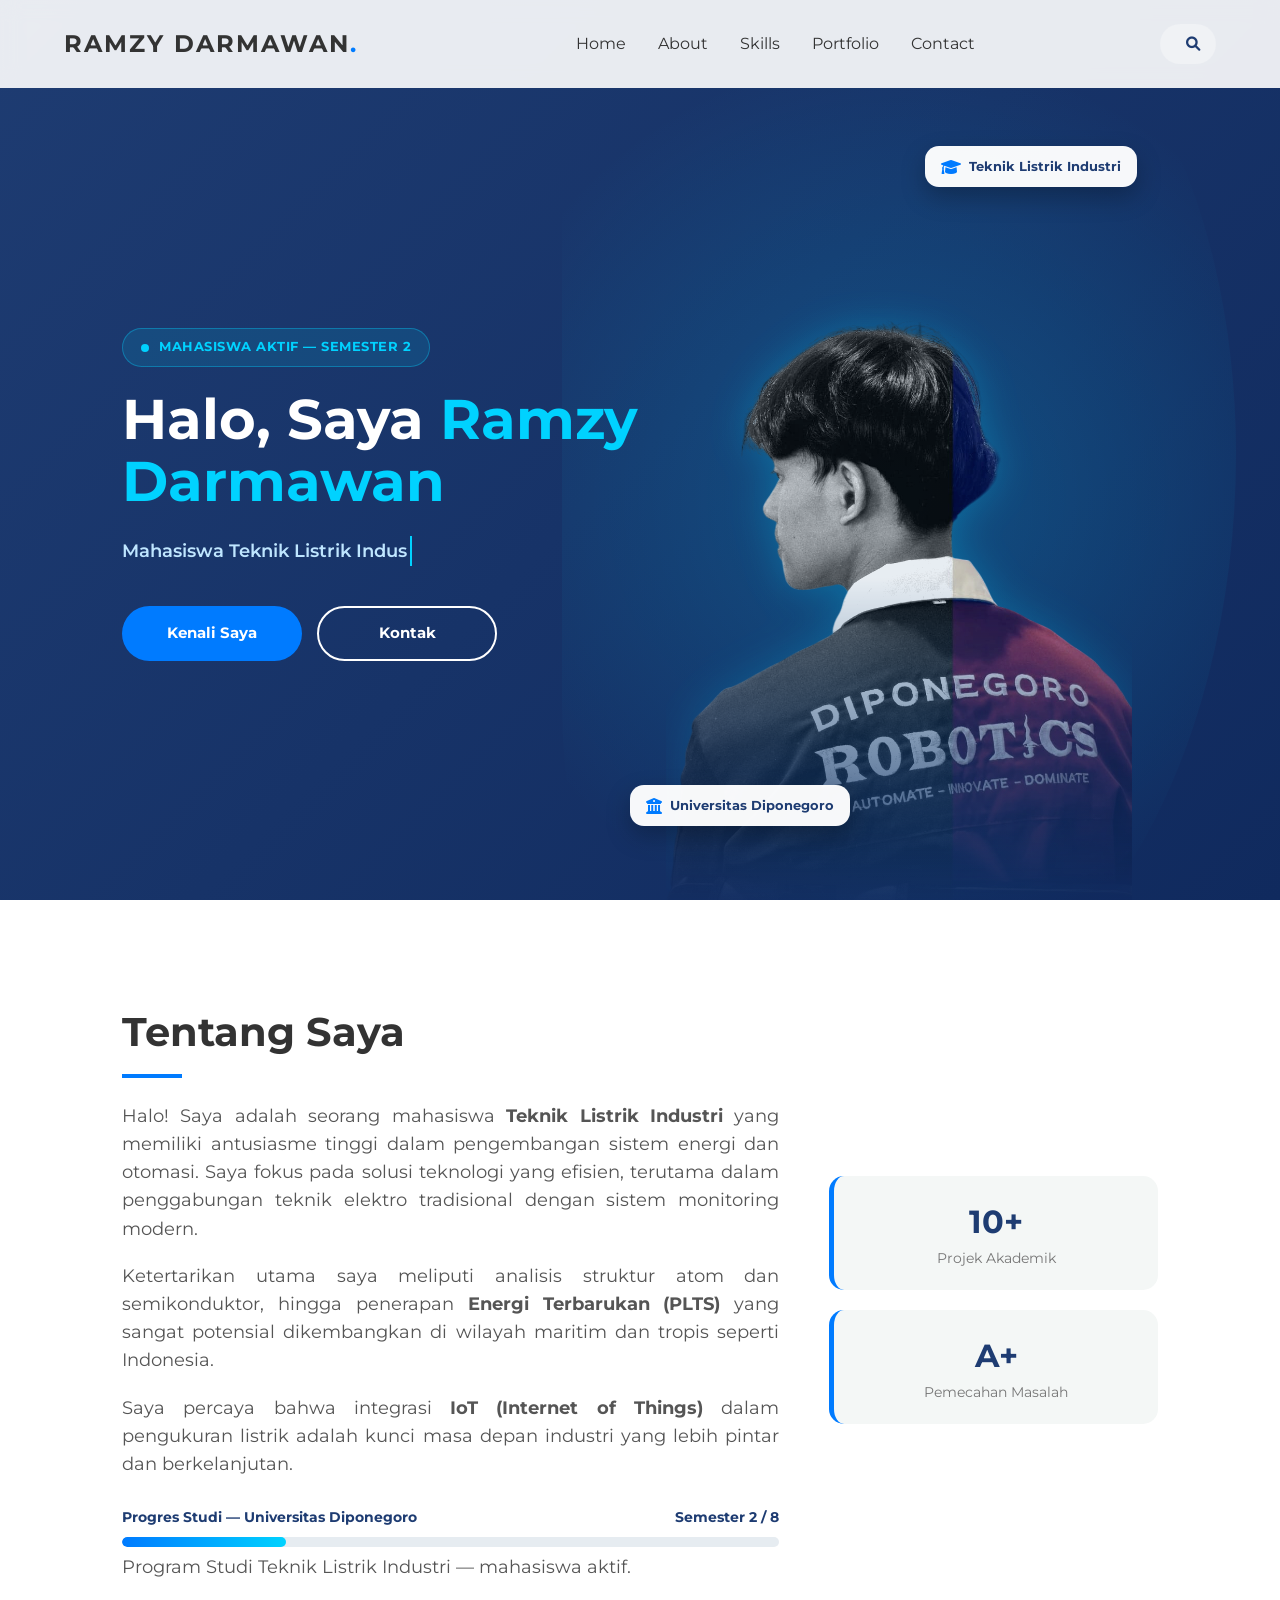
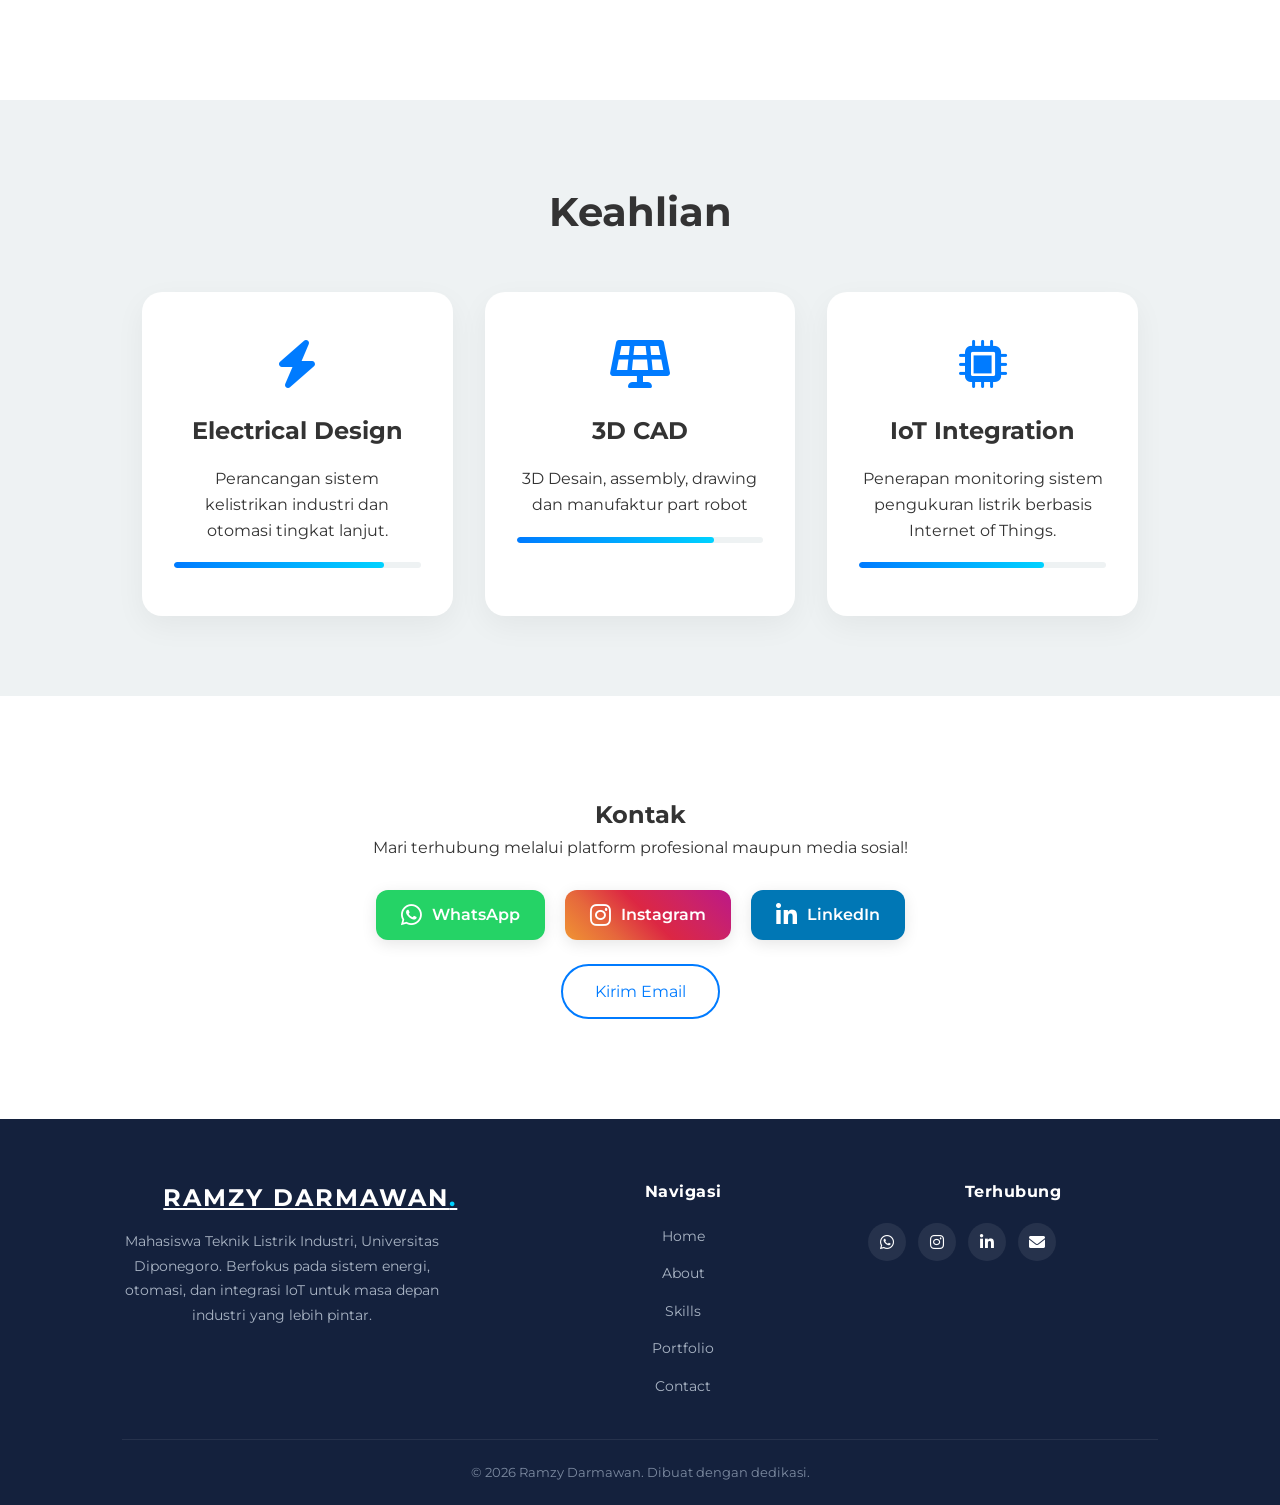
==== index.html @ 5f9a40dd "Add files via upload" ====
<!DOCTYPE html>
<html lang="id">
<head>
    <meta charset="UTF-8">
    <meta name="viewport" content="width=device-width, initial-scale=1.0">
    <title>Ramzy Darmawan | Teknik Listrik Industri</title>

    <link rel="stylesheet" href="https://cdnjs.cloudflare.com/ajax/libs/font-awesome/6.0.0/css/all.min.css">
    <link rel="stylesheet" href="assets/css/style.css">
    <link href="https://fonts.googleapis.com/css2?family=Montserrat:wght@300;400;700&display=swap" rel="stylesheet">
</head>
<body>
    <div id="preloader">
        <div class="loader">
            <div class="circle"></div>
            <div class="line"></div>
            <p>Loading<span>.</span><span>.</span><span>.</span></p>
        </div>
    </div>

    <nav>
        <div class="logo">RAMZY DARMAWAN<span>.</span></div>
        <ul class="nav-links">
            <li><a href="#home">Home</a></li>
            <li><a href="#about">About</a></li>
            <li><a href="#skills">Skills</a></li>
            <li><a href="portofolio.html">Portfolio</a></li>
            <li><a href="#contact">Contact</a></li>
        </ul>
        <div class="search-container">
            <input type="text" id="search-input" placeholder="Cari proyek, sertifikat...">
            <button id="search-btn"><i class="fas fa-search"></i></button>
        </div>
    </nav>

    <section id="home" class="hero">
        <div class="container hero-container">
            <div class="hero-content">
                <div class="hero-badge"><span class="dot"></span> Mahasiswa Aktif &mdash; Semester 2</div>
                <h1>Halo, Saya <span class="highlight">Ramzy Darmawan</span></h1>
                <p class="hero-role"><span id="hero-role-text"></span><span class="cursor">&nbsp;</span></p>
                <div class="hero-btns">
                    <a href="#about" class="btn">Kenali Saya</a>
                    <a href="#contact" class="btn-outline-white">Kontak</a>
                </div>
            </div>

            <div class="hero-image-wrapper">
                <div class="abstract-shape"></div>
                <img src="assets/img/foto-saya.png" alt="Foto Ramzy Darmawan" class="hero-img">
                <div class="hero-floating-chip chip-1"><i class="fas fa-graduation-cap"></i> Teknik Listrik Industri</div>
                <div class="hero-floating-chip chip-2"><i class="fas fa-university"></i> Universitas Diponegoro</div>
            </div>
        </div>
    </section>

    <section id="about" class="about">
        <div class="container">
            <div class="about-flex">
                <div class="about-text">
                    <h2>Tentang Saya</h2>
                    <p>Halo! Saya adalah seorang mahasiswa <strong>Teknik Listrik Industri</strong> yang memiliki antusiasme tinggi dalam pengembangan sistem energi dan otomasi. Saya fokus pada solusi teknologi yang efisien, terutama dalam penggabungan teknik elektro tradisional dengan sistem monitoring modern.</p>
                    <p>Ketertarikan utama saya meliputi analisis struktur atom dan semikonduktor, hingga penerapan <strong>Energi Terbarukan (PLTS)</strong> yang sangat potensial dikembangkan di wilayah maritim dan tropis seperti Indonesia.</p>
                    <p>Saya percaya bahwa integrasi <strong>IoT (Internet of Things)</strong> dalam pengukuran listrik adalah kunci masa depan industri yang lebih pintar dan berkelanjutan.</p>

                    <div class="about-progress">
                        <div class="about-progress-label">
                            <span>Progres Studi &mdash; Universitas Diponegoro</span>
                            <span>Semester 2 / 8</span>
                        </div>
                        <div class="about-progress-bar">
                            <div class="about-progress-fill"></div>
                        </div>
                        <p class="about-progress-note">Program Studi Teknik Listrik Industri &mdash; mahasiswa aktif.</p>
                    </div>
                </div>
                <div class="about-stats">
                    <div class="stat-item">
                        <span>10+</span>
                        <p>Projek Akademik</p>
                    </div>
                    <div class="stat-item">
                        <span>A+</span>
                        <p>Pemecahan Masalah</p>
                    </div>
                </div>
            </div>
        </div>
    </section>

    <section id="skills" class="skills">
        <div class="container">
            <h2>Keahlian</h2>
            <div class="skills-grid">
                <div class="skill-card" style="--meter: 85%;">
                    <i class="fas fa-bolt"></i>
                    <h3>Electrical Design</h3>
                    <p>Perancangan sistem kelistrikan industri dan otomasi tingkat lanjut.</p>
                    <div class="skill-meter"><div class="skill-meter-fill"></div></div>
                </div>
                <div class="skill-card" style="--meter: 80%;">
                    <i class="fas fa-solar-panel"></i>
                    <h3>3D CAD</h3>
                    <p>3D Desain, assembly, drawing dan manufaktur part robot</p>
                    <div class="skill-meter"><div class="skill-meter-fill"></div></div>
                </div>
                <div class="skill-card" style="--meter: 75%;">
                    <i class="fas fa-microchip"></i>
                    <h3>IoT Integration</h3>
                    <p>Penerapan monitoring sistem pengukuran listrik berbasis Internet of Things.</p>
                    <div class="skill-meter"><div class="skill-meter-fill"></div></div>
                </div>
            </div>
        </div>
    </section>

    <section id="contact" class="contact">
        <div class="container">
            <h2>Kontak</h2>
            <p>Mari terhubung melalui platform profesional maupun media sosial!</p>

            <div class="social-links">
                <a href="https://wa.me/6288289019614" target="_blank" class="social-icon whatsapp">
                    <i class="fab fa-whatsapp"></i>
                    <span>WhatsApp</span>
                </a>

                <a href="https://instagram.com/ramzydrrmwn" target="_blank" class="social-icon instagram">
                    <i class="fab fa-instagram"></i>
                    <span>Instagram</span>
                </a>

                <a href="https://www.linkedin.com/in/ramzy-darmawan-42769236a?utm_source=share_via&utm_content=profile&utm_medium=member_android" target="_blank" class="social-icon linkedin">
                    <i class="fab fa-linkedin-in"></i>
                    <span>LinkedIn</span>
                </a>
            </div>

            <div class="email-direct">
                <a href="mailto:ramzydarmawan0@gmail.com" class="btn-outline">Kirim Email</a>
            </div>
        </div>
    </section>

    <footer class="site-footer">
        <div class="container">
            <div class="footer-grid">
                <div class="footer-brand">
                    <a href="index.html" class="logo">RAMZY DARMAWAN<span>.</span></a>
                    <p>Mahasiswa Teknik Listrik Industri, Universitas Diponegoro. Berfokus pada sistem energi, otomasi, dan integrasi IoT untuk masa depan industri yang lebih pintar.</p>
                </div>
                <div class="footer-col">
                    <h4>Navigasi</h4>
                    <ul class="footer-nav-links">
                        <li><a href="#home">Home</a></li>
                        <li><a href="#about">About</a></li>
                        <li><a href="#skills">Skills</a></li>
                        <li><a href="portofolio.html">Portfolio</a></li>
                        <li><a href="#contact">Contact</a></li>
                    </ul>
                </div>
                <div class="footer-col">
                    <h4>Terhubung</h4>
                    <div class="footer-social">
                        <a href="https://wa.me/6288289019614" target="_blank" aria-label="WhatsApp"><i class="fab fa-whatsapp"></i></a>
                        <a href="https://instagram.com/ramzydrrmwn" target="_blank" aria-label="Instagram"><i class="fab fa-instagram"></i></a>
                        <a href="https://www.linkedin.com/in/ramzy-darmawan-42769236a" target="_blank" aria-label="LinkedIn"><i class="fab fa-linkedin-in"></i></a>
                        <a href="mailto:ramzydarmawan0@gmail.com" aria-label="Email"><i class="fas fa-envelope"></i></a>
                    </div>
                </div>
            </div>
            <div class="footer-bottom">
                &copy; 2026 Ramzy Darmawan. Dibuat dengan dedikasi.
            </div>
        </div>
    </footer>

    <script src="assets/js/search-data.js"></script>
    <script src="assets/js/script.js"></script>
</body>
</html>
---- assets/css/style.css ----
/* Reset & Base Styles */
/* DASAR */
* { margin: 0; padding: 0; box-sizing: border-box; }
body { font-family: 'Montserrat', sans-serif; line-height: 1.6; color: #333; scroll-behavior: smooth; background-color: #f4f7f6; }
.container { max-width: 1100px; margin: auto; padding: 0 2rem; }

/* NAVIGASI */
nav { display: flex; justify-content: space-between; align-items: center; padding: 1.5rem 5%; background: rgba(255, 255, 255, 0.9); backdrop-filter: blur(10px); position: fixed; width: 100%; top: 0; z-index: 1000; }
.logo { font-size: 1.5rem; font-weight: 700; letter-spacing: 2px; }
.logo span { color: #007bff; }
.nav-links { display: flex; list-style: none; }
.nav-links li a { text-decoration: none; color: #333; margin-left: 2rem; transition: 0.3s; }
.nav-links li a:hover { color: #007bff; }

/* HERO */
.hero { height: 100vh; background: linear-gradient(135deg, #1e3c72 0%, #2a5298 100%); color: white; display: flex; align-items: center; justify-content: center; text-align: center; }
.hero h1 { font-size: 3.5rem; }
.highlight { color: #00d2ff; }
.btn { display: inline-block; padding: 1rem 2.5rem; background: #007bff; color: white; text-decoration: none; border-radius: 50px; margin-top: 2rem; transition: 0.3s; }

/* KONTAK & SOSIAL MEDIA */
.contact { padding: 100px 0; text-align: center; background: white; }
.social-links { display: flex; justify-content: center; gap: 20px; margin-top: 30px; flex-wrap: wrap; }
.social-icon { text-decoration: none; display: flex; align-items: center; padding: 12px 25px; border-radius: 12px; color: white; font-weight: 600; transition: 0.3s; box-shadow: 0 4px 15px rgba(0,0,0,0.1); }
.social-icon i { font-size: 1.5rem; margin-right: 10px; }

.whatsapp { background-color: #25D366; }
.instagram { background: linear-gradient(45deg, #f09433 0%, #e6683c 25%, #dc2743 50%, #cc2366 75%, #bc1888 100%); }
.linkedin { background-color: #0077b5; }

.social-icon:hover { transform: translateY(-5px); filter: brightness(1.1); }
.btn-outline { display: inline-block; padding: 0.8rem 2rem; border: 2px solid #007bff; color: #007bff; text-decoration: none; border-radius: 50px; margin-top: 1.5rem; }

footer { text-align: center; padding: 2rem; color: #777; }

/* --- SEARCH BAR NAVIGATION --- */

/* Menyejajarkan menu dan search */
.nav-right {
    display: flex;
    align-items: center;
    gap: 30px;
}

.search-container {
    display: flex;
    align-items: center;
    background: #f0f2f5;
    padding: 5px 15px;
    border-radius: 50px;
    border: 1px solid transparent;
    transition: all 0.3s ease;
    position: relative;
}

/* Warna berubah saat kita mulai mengetik */
.search-container:focus-within {
    background: white;
    border-color: #007bff;
    box-shadow: 0 0 10px rgba(0, 123, 255, 0.1);
}

#search-input {
    border: none;
    background: none;
    outline: none;
    padding: 5px;
    width: 0; /* Awalnya tersembunyi */
    transition: width 0.4s cubic-bezier(0.4, 0, 0.2, 1);
    font-family: 'Montserrat', sans-serif;
    font-size: 0.9rem;
}

/* Meluas saat container di-hover atau input sedang aktif */
.search-container:hover #search-input,
.search-container.search-active #search-input,
#search-input:focus {
    width: 200px; /* Lebar saat terbuka */
}

#search-btn {
    background: none;
    border: none;
    color: #1e3c72;
    cursor: pointer;
    font-size: 0.9rem;
    display: flex;
    align-items: center;
    transition: color 0.3s;
}

#search-btn:hover {
    color: #007bff;
}

/* Responsif untuk Mobile */
@media (max-width: 768px) {
    .nav-right {
        gap: 15px;
    }
    #search-input:focus, .search-container:hover #search-input {
        width: 130px;
    }
}

/* SKILLS SECTION */
.skills {
    padding: 80px 0;
    background: #eef2f3;
    text-align: center;
}

.skills h2 {
    font-size: 2.5rem;
    margin-bottom: 3rem;
}

.skills-grid {
    display: grid;
    grid-template-columns: repeat(auto-fit, minmax(280px, 1fr));
    gap: 2rem;
    padding: 0 20px;
}

.skill-card {
    background: white;
    padding: 3rem 2rem;
    border-radius: 20px;
    box-shadow: 0 10px 30px rgba(0,0,0,0.05);
    transition: 0.3s;
}

.skill-card i {
    font-size: 3rem;
    color: #007bff;
    margin-bottom: 1.5rem;
}

.skill-card h3 {
    margin-bottom: 1rem;
    font-size: 1.5rem;
}

.skill-card:hover {
    transform: translateY(-10px);
    box-shadow: 0 15px 40px rgba(0,0,0,0.1);
}

/* ABOUT SECTION */
.about {
    padding: 100px 0;
    background: white;
}

.about-flex {
    display: flex;
    align-items: center;
    gap: 50px;
    flex-wrap: wrap; /* Agar rapi saat dibuka di HP */
}

.about-text {
    flex: 2;
    min-width: 300px;
}

.about-text h2 {
    font-size: 2.5rem;
    margin-bottom: 1.5rem;
    position: relative;
}

/* Garis dekorasi di bawah judul About */
.about-text h2::after {
    content: '';
    display: block;
    width: 60px;
    height: 4px;
    background: #007bff;
    margin-top: 10px;
}

.about-text p {
    margin-bottom: 1.2rem;
    font-size: 1.1rem;
    color: #555;
    text-align: justify;
}

.about-stats {
    flex: 1;
    display: flex;
    flex-direction: column;
    gap: 20px;
    min-width: 250px;
}

.stat-item {
    background: #f4f7f6;
    padding: 20px;
    border-radius: 15px;
    text-align: center;
    border-left: 5px solid #007bff;
}

.stat-item span {
    font-size: 2rem;
    font-weight: 700;
    color: #1e3c72;
    display: block;
}

.stat-item p {
    font-size: 0.9rem;
    color: #777;
    margin: 0;
}

/* Penyesuaian Mobile */
@media (max-width: 768px) {
    .about-flex {
        flex-direction: column;
        text-align: center;
    }
    .about-text h2::after {
        margin: 10px auto;
    }
}

/* --- UPDATE PADA HERO SECTION --- */

.hero {
    min-height: 100vh;
    /* Kita gunakan warna gelap di awal agar menyatu saat foto memudar ke bawah */
    background: linear-gradient(135deg, #1e3c72 0%, #102a5e 100%);
    color: white;
    display: flex;
    align-items: center;
    position: relative;
    overflow: hidden; /* Agar bentuk abstrak tidak keluar jalur */
    padding-top: 80px; /* Jarak agar tidak tertutup nav */
}

/* Container khusus Hero agar flex-direction bisa diatur di mobile */
.hero-container {
    display: flex;
    align-items: center;
    justify-content: space-between;
    width: 100%;
}

/* Sisi Teks */
.hero-content {
    flex: 1;
    text-align: left;
    z-index: 10; /* Agar teks di atas bentuk abstrak */
}

.hero-content h1 {
    font-size: 3.5rem;
    line-height: 1.1;
    margin-bottom: 1.5rem;
}
/* --- GANTI KODE TADI DENGAN INI --- */

.hero-btns {
    display: flex;
    align-items: center;
    justify-content: flex-start;
    gap: 15px;
    margin-top: 2.5rem;
}

/* Base style untuk semua tombol di Hero agar ukurannya SAMA */
.btn, .btn-outline-white {
    margin: 0;
    display: flex;            /* Menggunakan flex agar teks di tengah */
    align-items: center;      /* Rata tengah vertikal */
    justify-content: center;   /* Rata tengah horizontal */
    
    /* Tentukan ukuran tetap di sini */
    width: 180px;             /* Lebar tombol */
    height: 55px;             /* Tinggi tombol */
    
    text-decoration: none;
    border-radius: 50px;
    font-weight: 700;
    transition: 0.3s;
    font-size: 0.95rem;
    
    /* Penting: Agar border tidak menambah ukuran luar tombol */
    box-sizing: border-box; 
}

/* Warna Tombol Biru (Kenali Saya) */
.btn {
    background: #007bff;
    color: white;
    border: none;
}

.btn:hover {
    transform: translateY(-3px);
    box-shadow: 0 10px 20px rgba(0, 123, 255, 0.3);
}

/* Warna Tombol Outline (Kontak) */
.btn-outline-white {
    border: 2px solid white;
    color: white;
    background: transparent;
}

.btn-outline-white:hover {
    background: white;
    color: #1e3c72;
}


/* --- SISI FOTO DENGAN EFEK ABSTRAK --- */
.hero-image-wrapper {
    flex: 1;
    display: flex;
    justify-content: center;
    align-items: center;
    position: relative;
    height: 100%;
}

.hero-img {
    max-width: 90%;
    height: auto;
    object-fit: cover;
    z-index: 5;
    
    /* Trik 1: CSS MASKING - Membuat bagian bawah foto memudar */
    -webkit-mask-image: linear-gradient(to bottom, black 60%, transparent 100%);
    mask-image: linear-gradient(to bottom, black 60%, transparent 100%);
    
    /* Trik 2: Opacity sedikit diturunkan agar warna background tembus */
    opacity: 0.9;
    
    /* Trik 3: Filter untuk menyatukan warna (Opsional, matikan jika ingin warna asli) */
    filter: brightness(1.1) contrast(1.1) saturate(0.9) drop-shadow(0 0 20px rgba(0,210,255,0.3));
}

/* Bentuk Abstrak di Belakang Foto */
.abstract-shape {
    position: absolute;
    width: 130%;
    height: 130%;
    background: radial-gradient(circle, rgba(0,210,255,0.2) 0%, rgba(30,60,114,0) 70%);
    border-radius: 45% 55% 70% 30% / 30% 60% 70% 40%; /* Bentuk tidak beraturan */
    animation: morph 10s linear infinite; /* Animasi bergerak pelan */
    z-index: 1;
}

/* Animasi untuk bentuk abstrak */
@keyframes morph {
    0% { border-radius: 45% 55% 70% 30% / 30% 60% 70% 40%; transform: rotate(0deg); }
    50% { border-radius: 70% 30% 30% 70% / 60% 30% 60% 40%; transform: rotate(180deg); }
    100% { border-radius: 45% 55% 70% 30% / 30% 60% 70% 40%; transform: rotate(360deg); }
}

/* Responsivitas Mobile */
@media (max-width: 992px) {
    .hero-container {
        flex-direction: column-reverse; /* Foto di atas teks saat mobile */
        text-align: center;
        padding-bottom: 50px;
    }
    .hero-content {
        text-align: center;
        padding-top: 30px;
    }
    .hero-content h1 { font-size: 2.5rem; }
    .hero-btns { justify-content: center; }
    .hero-image-wrapper { width: 100%; margin-top: 20px; }
    .hero-img { max-width: 70%; }
}

/* Styling untuk Sticky Nav yang diaktifkan JS */
.nav-active {
    background: white !important;
    box-shadow: 0 5px 20px rgba(0,0,0,0.1);
    padding: 1rem 5% !important;
}

/* Styling untuk Animasi Muncul (Scroll Reveal) */
.hidden {
    opacity: 0;
    transform: translateY(30px);
    transition: all 0.8s ease-out;
}

.show {
    opacity: 1;
    transform: translateY(0);
}

/* Delay agar skill card muncul bergantian */
.skill-card:nth-child(2) { transition-delay: 0.2s; }
.skill-card:nth-child(3) { transition-delay: 0.4s; }

/* PORTOFOLIO PAGE STYLES */
.portofolio-header {
    padding: 150px 0 60px;
    background: #f4f7f6;
    text-align: center;
}

.portofolio-header h1 { font-size: 3rem; color: #1e3c72; }

.portofolio-grid {
    display: grid;
    grid-template-columns: repeat(auto-fit, minmax(320px, 1fr));
    gap: 30px;
    padding: 60px 0;
}

.portofolio-card {
    background: white;
    border-radius: 15px;
    overflow: hidden;
    box-shadow: 0 10px 20px rgba(0,0,0,0.05);
    transition: 0.3s;
}

.card-image {
    position: relative;
    height: 220px;
    background: #ddd; /* Warna pengganti jika gambar belum ada */
}

.card-image img {
    width: 100%;
    height: 100%;
    object-fit: cover;
}

.card-overlay {
    position: absolute;
    top: 15px;
    left: 15px;
}

.card-overlay span {
    background: #007bff;
    color: white;
    padding: 5px 15px;
    border-radius: 20px;
    font-size: 0.8rem;
    font-weight: 700;
}

.card-info {
    padding: 25px;
}

.card-info h3 { margin-bottom: 10px; color: #333; }
.card-info p { color: #777; font-size: 0.95rem; margin-bottom: 20px; }

.read-more {
    text-decoration: none;
    color: #007bff;
    font-weight: 700;
    font-size: 0.9rem;
}

.portofolio-card:hover {
    transform: translateY(-10px);
    box-shadow: 0 20px 40px rgba(0,0,0,0.1);
}

.active-link {
    color: #007bff !important;
    font-weight: 700;
}

/* --- PRELOADER STYLES --- */
#preloader {
    position: fixed;
    top: 0;
    left: 0;
    width: 100%;
    height: 100vh;
    background: #1e3c72; /* Warna senada dengan Hero */
    display: flex;
    justify-content: center;
    align-items: center;
    z-index: 9999; /* Pastikan di atas segalanya */
    transition: opacity 0.8s ease, visibility 0.8s;
}

.loader {
    text-align: center;
    color: white;
}

.circle {
    width: 50px;
    height: 50px;
    border: 5px solid rgba(255, 255, 255, 0.1);
    border-top: 5px solid #00d2ff;
    border-radius: 50%;
    margin: 0 auto 20px;
    animation: spin 1s linear infinite;
}

.line {
    width: 100px;
    height: 3px;
    background: rgba(255, 255, 255, 0.1);
    position: relative;
    overflow: hidden;
    margin: 10px auto;
}

.line::after {
    content: '';
    position: absolute;
    left: -100%;
    width: 100%;
    height: 100%;
    background: #00d2ff;
    animation: loading-line 1.5s infinite;
}

#preloader p {
    font-family: 'Montserrat', sans-serif;
    letter-spacing: 3px;
    font-size: 0.8rem;
    text-transform: uppercase;
}

/* Animasi Putar & Garis */
@keyframes spin {
    to { transform: rotate(360deg); }
}

@keyframes loading-line {
    to { left: 100%; }
}

/* Class untuk menghilangkan loader (dipicu JS) */
.preloader-hidden {
    opacity: 0;
    visibility: hidden;
}

/* Tambahkan ini di style.css */
.hero-content {
    animation: fadeInUp 1.2s ease forwards;
    opacity: 0; /* Mulai dari tidak terlihat */
}

@keyframes fadeInUp {
    from {
        opacity: 0;
        transform: translateY(30px);
    }
    to {
        opacity: 1;
        transform: translateY(0);
    }
}

/* --- CV SECTION STYLES --- */
.cv-section {
    padding: 80px 0;
    background: #eef2f3;
}

.cv-box {
    background: linear-gradient(135deg, #1e3c72 0%, #2a5298 100%);
    border-radius: 20px;
    padding: 50px;
    display: flex;
    align-items: center;
    justify-content: space-between;
    color: white;
    box-shadow: 0 15px 35px rgba(30, 60, 114, 0.2);
}

.cv-content {
    flex: 2;
}

.cv-content h2 {
    font-size: 2.2rem;
    margin-bottom: 15px;
}

.cv-content p {
    font-size: 1.1rem;
    margin-bottom: 30px;
    opacity: 0.9;
}

.cv-actions {
    display: flex;
    gap: 15px;
    flex-wrap: wrap;
}

.btn-cv {
    background: #00d2ff;
    color: #1e3c72;
    padding: 12px 25px;
    border-radius: 50px;
    text-decoration: none;
    font-weight: 700;
    display: flex;
    align-items: center;
    gap: 10px;
    transition: 0.3s;
}

.btn-cv:hover {
    transform: translateY(-3px);
    box-shadow: 0 5px 15px rgba(0, 210, 255, 0.4);
    background: white;
}

.btn-cv-outline {
    border: 2px solid white;
    color: white;
    padding: 12px 25px;
    border-radius: 50px;
    text-decoration: none;
    font-weight: 700;
    display: flex;
    align-items: center;
    gap: 10px;
    transition: 0.3s;
}

.btn-cv-outline:hover {
    background: white;
    color: #1e3c72;
}

.cv-icon {
    flex: 1;
    font-size: 8rem;
    text-align: right;
    opacity: 0.2;
}

/* Responsivitas Mobile */
@media (max-width: 768px) {
    .cv-box {
        flex-direction: column;
        text-align: center;
        padding: 30px;
    }
    .cv-icon {
        display: none; /* Sembunyikan ikon di HP agar hemat tempat */
    }
    .cv-actions {
        justify-content: center;
    }
}

/* --- GALLERY DOWNLOAD SECTION --- */
.gallery-download {
    padding: 60px 0 100px;
    background: #f4f7f6; 
}

.gallery-title {
    text-align: center;
    margin-bottom: 40px;
}

.gallery-title h2 {
    font-size: 2rem;
    color: #1e3c72;
    margin-bottom: 10px;
}

.gallery-grid {
    display: grid;
    grid-template-columns: repeat(auto-fit, minmax(250px, 1fr));
    gap: 20px;
}

.gallery-item {
    position: relative;
    height: 200px; 
    border-radius: 15px;
    overflow: hidden;
    box-shadow: 0 5px 15px rgba(0,0,0,0.08);
}

.gallery-item img {
    width: 100%;
    height: 100%;
    object-fit: cover;
    transition: transform 0.5s ease;
}

/* --- BAGIAN PENTING: OVERLAY UNDUH --- */

.gallery-item .download-overlay {
    position: absolute;
    top: 0;
    left: 0;
    width: 100%;
    height: 100%;
    background: rgba(30, 60, 114, 0.85); /* Warna biru transparan saat di-hover */
    display: flex;
    flex-direction: column;
    justify-content: center;
    align-items: center;
    color: white;
    text-decoration: none;
    
    /* Efek Menghilang di Awal */
    opacity: 0; 
    transition: all 0.4s ease;
}

/* Saat Kursor Diarahkan (Hover) */
.gallery-item:hover .download-overlay {
    opacity: 1; /* Tulisan Muncul */
}

.gallery-item:hover img {
    transform: scale(1.1); /* Gambar sedikit membesar */
}

/* Ukuran Ikon dan Teks di dalam Gallery */
.gallery-item .download-overlay i {
    font-size: 2rem;
    margin-bottom: 8px;
}

.gallery-item .download-overlay span {
    font-size: 0.8rem;
    font-weight: 700;
    text-transform: uppercase;
}
/* ======================================================
   UPGRADE — HERO BADGE & STATUS CHIP (Halaman 1)
   ====================================================== */
.hero-badge {
    display: inline-flex;
    align-items: center;
    gap: 10px;
    background: rgba(0, 210, 255, 0.12);
    border: 1px solid rgba(0, 210, 255, 0.35);
    color: #00d2ff;
    padding: 8px 18px;
    border-radius: 50px;
    font-size: 0.8rem;
    font-weight: 700;
    letter-spacing: 0.5px;
    margin-bottom: 1.4rem;
    text-transform: uppercase;
}

.hero-badge .dot {
    width: 8px;
    height: 8px;
    background: #00d2ff;
    border-radius: 50%;
    box-shadow: 0 0 0 0 rgba(0, 210, 255, 0.6);
    animation: pulse-dot 1.8s infinite;
}

@keyframes pulse-dot {
    0% { box-shadow: 0 0 0 0 rgba(0, 210, 255, 0.55); }
    70% { box-shadow: 0 0 0 8px rgba(0, 210, 255, 0); }
    100% { box-shadow: 0 0 0 0 rgba(0, 210, 255, 0); }
}

/* Typing role text under name */
.hero-role {
    font-size: 1.15rem;
    min-height: 1.6em;
    margin-bottom: 0.5rem;
    color: #bfe6ff;
    font-weight: 600;
}

.hero-role .cursor {
    display: inline-block;
    width: 2px;
    background: #00d2ff;
    margin-left: 3px;
    animation: blink-cursor 0.9s step-end infinite;
}

@keyframes blink-cursor {
    0%, 50% { opacity: 1; }
    51%, 100% { opacity: 0; }
}

/* Floating info chips beside hero photo */
.hero-floating-chip {
    position: absolute;
    background: rgba(255, 255, 255, 0.97);
    color: #1e3c72;
    padding: 10px 16px;
    border-radius: 14px;
    box-shadow: 0 10px 25px rgba(0, 0, 0, 0.25);
    font-size: 0.82rem;
    font-weight: 700;
    display: flex;
    align-items: center;
    gap: 8px;
    z-index: 15;
    animation: float-chip 4s ease-in-out infinite;
}

.hero-floating-chip i { color: #007bff; font-size: 1rem; }

.hero-floating-chip.chip-1 { top: 8%; right: 4%; animation-delay: 0s; }
.hero-floating-chip.chip-2 { bottom: 10%; left: -2%; animation-delay: 1.5s; }

@keyframes float-chip {
    0%, 100% { transform: translateY(0); }
    50% { transform: translateY(-10px); }
}

@media (max-width: 992px) {
    .hero-floating-chip { display: none; }
}

/* ======================================================
   UPGRADE — ABOUT: progress / status row
   ====================================================== */
.about-progress {
    margin-top: 1.8rem;
}

.about-progress-label {
    display: flex;
    justify-content: space-between;
    font-size: 0.85rem;
    font-weight: 700;
    color: #1e3c72;
    margin-bottom: 8px;
}

.about-progress-bar {
    width: 100%;
    height: 10px;
    background: #e6ecf1;
    border-radius: 50px;
    overflow: hidden;
}

.about-progress-fill {
    height: 100%;
    width: 0%;
    background: linear-gradient(90deg, #007bff, #00d2ff);
    border-radius: 50px;
    transition: width 1.4s cubic-bezier(0.4, 0, 0.2, 1);
}

.about-progress-fill.fill-active { width: 25%; } /* semester 2 of 8 */

.about-progress-note {
    font-size: 0.8rem;
    color: #888;
    margin-top: 6px;
}

/* ======================================================
   UPGRADE — SKILL CARDS: meter bar
   ====================================================== */
.skill-meter {
    margin-top: 1.2rem;
    width: 100%;
    height: 6px;
    background: #eef2f3;
    border-radius: 50px;
    overflow: hidden;
}

.skill-meter-fill {
    height: 100%;
    background: linear-gradient(90deg, #007bff, #00d2ff);
    border-radius: 50px;
    width: 0%;
    transition: width 1.2s ease 0.2s;
}

.skill-card.show .skill-meter-fill { width: var(--meter, 80%); }

/* ======================================================
   FOOTER NAVIGATION (semua halaman)
   ====================================================== */
.site-footer {
    background: #14213d;
    color: #cfd8e3;
    padding: 60px 0 0;
    margin-top: 0;
}

.footer-grid {
    display: grid;
    grid-template-columns: 1.3fr 1fr 1fr;
    gap: 40px;
    padding-bottom: 40px;
    border-bottom: 1px solid rgba(255, 255, 255, 0.08);
}

.footer-brand .logo {
    color: white;
    margin-bottom: 12px;
    display: block;
}

.footer-brand .logo span { color: #00d2ff; }

.footer-brand p {
    font-size: 0.9rem;
    color: #a9b4c4;
    max-width: 320px;
    line-height: 1.7;
}

.footer-col h4 {
    color: white;
    font-size: 1rem;
    margin-bottom: 18px;
    letter-spacing: 0.5px;
}

.footer-nav-links {
    list-style: none;
    display: flex;
    flex-direction: column;
    gap: 12px;
}

.footer-nav-links a {
    color: #a9b4c4;
    text-decoration: none;
    font-size: 0.9rem;
    transition: 0.25s;
}

.footer-nav-links a:hover {
    color: #00d2ff;
    padding-left: 4px;
}

.footer-social {
    display: flex;
    gap: 12px;
    margin-top: 6px;
}

.footer-social a {
    width: 38px;
    height: 38px;
    border-radius: 50%;
    background: rgba(255, 255, 255, 0.08);
    color: white;
    display: flex;
    align-items: center;
    justify-content: center;
    text-decoration: none;
    transition: 0.25s;
}

.footer-social a:hover {
    background: #007bff;
    transform: translateY(-3px);
}

.footer-bottom {
    text-align: center;
    padding: 22px 0;
    font-size: 0.82rem;
    color: #7c8aa0;
}

.footer-bottom a { color: #00d2ff; text-decoration: none; }

/* Old simple footer tag override (kept for safety, unused now) */
footer.legacy-footer { text-align: center; padding: 2rem; color: #777; }

@media (max-width: 768px) {
    .footer-grid {
        grid-template-columns: 1fr;
        gap: 30px;
        text-align: center;
    }
    .footer-brand p { margin: 0 auto; }
    .footer-social { justify-content: center; }
}

/* ======================================================
   PROJECT DETAIL PAGE
   ====================================================== */
.project-hero {
    padding: 150px 0 50px;
    background: linear-gradient(135deg, #1e3c72 0%, #2a5298 100%);
    color: white;
}

.project-hero .breadcrumb {
    font-size: 0.85rem;
    opacity: 0.85;
    margin-bottom: 14px;
}

.project-hero .breadcrumb a { color: #00d2ff; text-decoration: none; }
.project-hero .breadcrumb a:hover { text-decoration: underline; }

.project-hero h1 { font-size: 2.6rem; margin-bottom: 14px; }
.project-hero .project-tags { display: flex; gap: 10px; flex-wrap: wrap; }
.project-hero .project-tags span {
    background: rgba(255,255,255,0.12);
    border: 1px solid rgba(255,255,255,0.25);
    padding: 6px 16px;
    border-radius: 50px;
    font-size: 0.8rem;
    font-weight: 600;
}

.project-body {
    padding: 70px 0 100px;
    background: white;
}

.project-cover {
    width: 100%;
    max-height: 480px;
    object-fit: cover;
    border-radius: 18px;
    box-shadow: 0 20px 40px rgba(0,0,0,0.12);
    margin-bottom: 50px;
}

.project-layout {
    display: grid;
    grid-template-columns: 2fr 1fr;
    gap: 50px;
}

.project-main h2 {
    font-size: 1.5rem;
    color: #1e3c72;
    margin: 30px 0 14px;
}

.project-main h2:first-child { margin-top: 0; }

.project-main p {
    color: #555;
    margin-bottom: 14px;
    text-align: justify;
}

.project-main ul {
    margin: 10px 0 20px 22px;
    color: #555;
}

.project-main ul li { margin-bottom: 8px; }

.project-sidebar {
    background: #f4f7f6;
    border-radius: 18px;
    padding: 30px;
    align-self: start;
    position: sticky;
    top: 110px;
}

.project-sidebar h4 {
    color: #1e3c72;
    font-size: 0.95rem;
    text-transform: uppercase;
    letter-spacing: 0.5px;
    margin-bottom: 16px;
}

.project-meta-item {
    display: flex;
    justify-content: space-between;
    padding: 10px 0;
    border-bottom: 1px solid #e2e8ea;
    font-size: 0.9rem;
}

.project-meta-item span:first-child { color: #888; }
.project-meta-item span:last-child { color: #1e3c72; font-weight: 700; text-align: right; }

.project-back-btn {
    display: inline-flex;
    align-items: center;
    gap: 8px;
    margin-top: 25px;
    color: #007bff;
    text-decoration: none;
    font-weight: 700;
    font-size: 0.9rem;
}

.project-back-btn:hover { text-decoration: underline; }

.project-other {
    margin-top: 25px;
    padding-top: 20px;
    border-top: 1px solid #e2e8ea;
}

.project-other a {
    display: block;
    color: #1e3c72;
    text-decoration: none;
    font-size: 0.85rem;
    font-weight: 600;
    padding: 8px 0;
    transition: 0.2s;
}

.project-other a:hover { color: #007bff; padding-left: 4px; }

@media (max-width: 900px) {
    .project-layout { grid-template-columns: 1fr; }
    .project-sidebar { position: static; }
    .project-hero h1 { font-size: 1.9rem; }
}

/* ======================================================
   CV: tombol "Lihat" + modal viewer
   ====================================================== */
.cv-actions .btn-cv-view {
    background: transparent;
    color: white;
    border: 2px solid white;
    padding: 12px 25px;
    border-radius: 50px;
    font-weight: 700;
    display: flex;
    align-items: center;
    gap: 10px;
    cursor: pointer;
    font-family: 'Montserrat', sans-serif;
    font-size: 1rem;
    transition: 0.3s;
}

.cv-actions .btn-cv-view:hover {
    background: white;
    color: #1e3c72;
}

/* ======================================================
   SERTIFIKAT — card dengan judul, deskripsi, lihat & unduh
   ====================================================== */
.gallery-grid.cert-grid {
    grid-template-columns: repeat(auto-fit, minmax(280px, 1fr));
}

.cert-card {
    background: white;
    border-radius: 16px;
    overflow: hidden;
    box-shadow: 0 8px 24px rgba(0,0,0,0.07);
    transition: 0.3s;
    display: flex;
    flex-direction: column;
}

.cert-card:hover {
    transform: translateY(-6px);
    box-shadow: 0 16px 34px rgba(0,0,0,0.12);
}

.cert-thumb {
    position: relative;
    height: 190px;
    overflow: hidden;
    background: #eef2f3;
    cursor: pointer;
}

.cert-thumb img {
    width: 100%;
    height: 100%;
    object-fit: cover;
    transition: transform 0.5s ease;
}

.cert-thumb:hover img { transform: scale(1.07); }

.cert-thumb .cert-view-hint {
    position: absolute;
    inset: 0;
    background: rgba(30, 60, 114, 0.55);
    display: flex;
    align-items: center;
    justify-content: center;
    color: white;
    opacity: 0;
    transition: 0.3s;
    gap: 8px;
    font-weight: 700;
    font-size: 0.85rem;
}

.cert-thumb:hover .cert-view-hint { opacity: 1; }

.cert-info { padding: 20px 22px; flex: 1; display: flex; flex-direction: column; }
.cert-info h3 { font-size: 1.05rem; color: #1e3c72; margin-bottom: 8px; }
.cert-info p { font-size: 0.86rem; color: #777; flex: 1; margin-bottom: 18px; }

.cert-actions { display: flex; gap: 10px; }

.cert-btn {
    flex: 1;
    text-align: center;
    padding: 10px 0;
    border-radius: 50px;
    font-size: 0.82rem;
    font-weight: 700;
    text-decoration: none;
    cursor: pointer;
    display: inline-flex;
    align-items: center;
    justify-content: center;
    gap: 6px;
    border: none;
    font-family: 'Montserrat', sans-serif;
    transition: 0.25s;
}

.cert-btn-view { background: #007bff; color: white; }
.cert-btn-view:hover { background: #1e3c72; }

.cert-btn-download { background: #eef2f3; color: #1e3c72; }
.cert-btn-download:hover { background: #dfe6e9; }

/* ======================================================
   MODAL — lihat sertifikat & CV tanpa unduh
   ====================================================== */
.viewer-modal {
    position: fixed;
    inset: 0;
    background: rgba(10, 18, 35, 0.88);
    display: none;
    align-items: center;
    justify-content: center;
    z-index: 5000;
    padding: 30px 20px;
}

.viewer-modal.open { display: flex; }

.viewer-modal-content {
    background: white;
    border-radius: 16px;
    max-width: 720px;
    width: 100%;
    max-height: 88vh;
    overflow: hidden;
    display: flex;
    flex-direction: column;
    position: relative;
    animation: modal-pop 0.25s ease;
}

@keyframes modal-pop {
    from { transform: scale(0.94); opacity: 0; }
    to { transform: scale(1); opacity: 1; }
}

.viewer-modal-header {
    display: flex;
    justify-content: space-between;
    align-items: center;
    padding: 16px 22px;
    border-bottom: 1px solid #eee;
}

.viewer-modal-header h3 { font-size: 1.05rem; color: #1e3c72; }

.viewer-modal-close {
    background: none;
    border: none;
    font-size: 1.3rem;
    color: #888;
    cursor: pointer;
    line-height: 1;
    padding: 4px 8px;
    border-radius: 8px;
    transition: 0.2s;
}

.viewer-modal-close:hover { background: #f1f1f1; color: #1e3c72; }

.viewer-modal-body {
    overflow: auto;
    padding: 0;
    background: #f4f7f6;
    display: flex;
    align-items: center;
    justify-content: center;
    flex: 1;
}

.viewer-modal-body img {
    width: 100%;
    height: auto;
    display: block;
}

.viewer-modal-body iframe {
    width: 100%;
    height: 80vh;
    border: none;
}

.viewer-modal-footer {
    padding: 14px 22px;
    border-top: 1px solid #eee;
    display: flex;
    justify-content: flex-end;
    gap: 10px;
}

/* ======================================================
   SEARCH — hasil dropdown live
   ====================================================== */
.search-results {
    position: absolute;
    top: calc(100% + 12px);
    right: 0;
    width: 320px;
    max-height: 380px;
    overflow-y: auto;
    background: white;
    border-radius: 14px;
    box-shadow: 0 16px 40px rgba(0,0,0,0.18);
    display: none;
    z-index: 2000;
}

.search-results.open { display: block; }

.search-results .sr-item {
    display: flex;
    gap: 12px;
    padding: 12px 16px;
    text-decoration: none;
    border-bottom: 1px solid #f0f2f5;
    transition: 0.2s;
}

.search-results .sr-item:last-child { border-bottom: none; }
.search-results .sr-item:hover { background: #f6f9ff; }

.search-results .sr-icon {
    width: 34px;
    height: 34px;
    border-radius: 9px;
    background: #eaf3ff;
    color: #007bff;
    display: flex;
    align-items: center;
    justify-content: center;
    flex-shrink: 0;
    font-size: 0.9rem;
}

.search-results .sr-text strong {
    display: block;
    font-size: 0.85rem;
    color: #1e3c72;
}

.search-results .sr-text span {
    font-size: 0.76rem;
    color: #888;
}

.search-results .sr-empty {
    padding: 18px 16px;
    font-size: 0.85rem;
    color: #999;
    text-align: center;
}

.search-results .sr-tag {
    margin-left: auto;
    font-size: 0.68rem;
    color: #007bff;
    background: #eaf3ff;
    padding: 3px 8px;
    border-radius: 50px;
    align-self: center;
    flex-shrink: 0;
    text-transform: uppercase;
    font-weight: 700;
}

@media (max-width: 768px) {
    .search-results { width: 260px; }
}
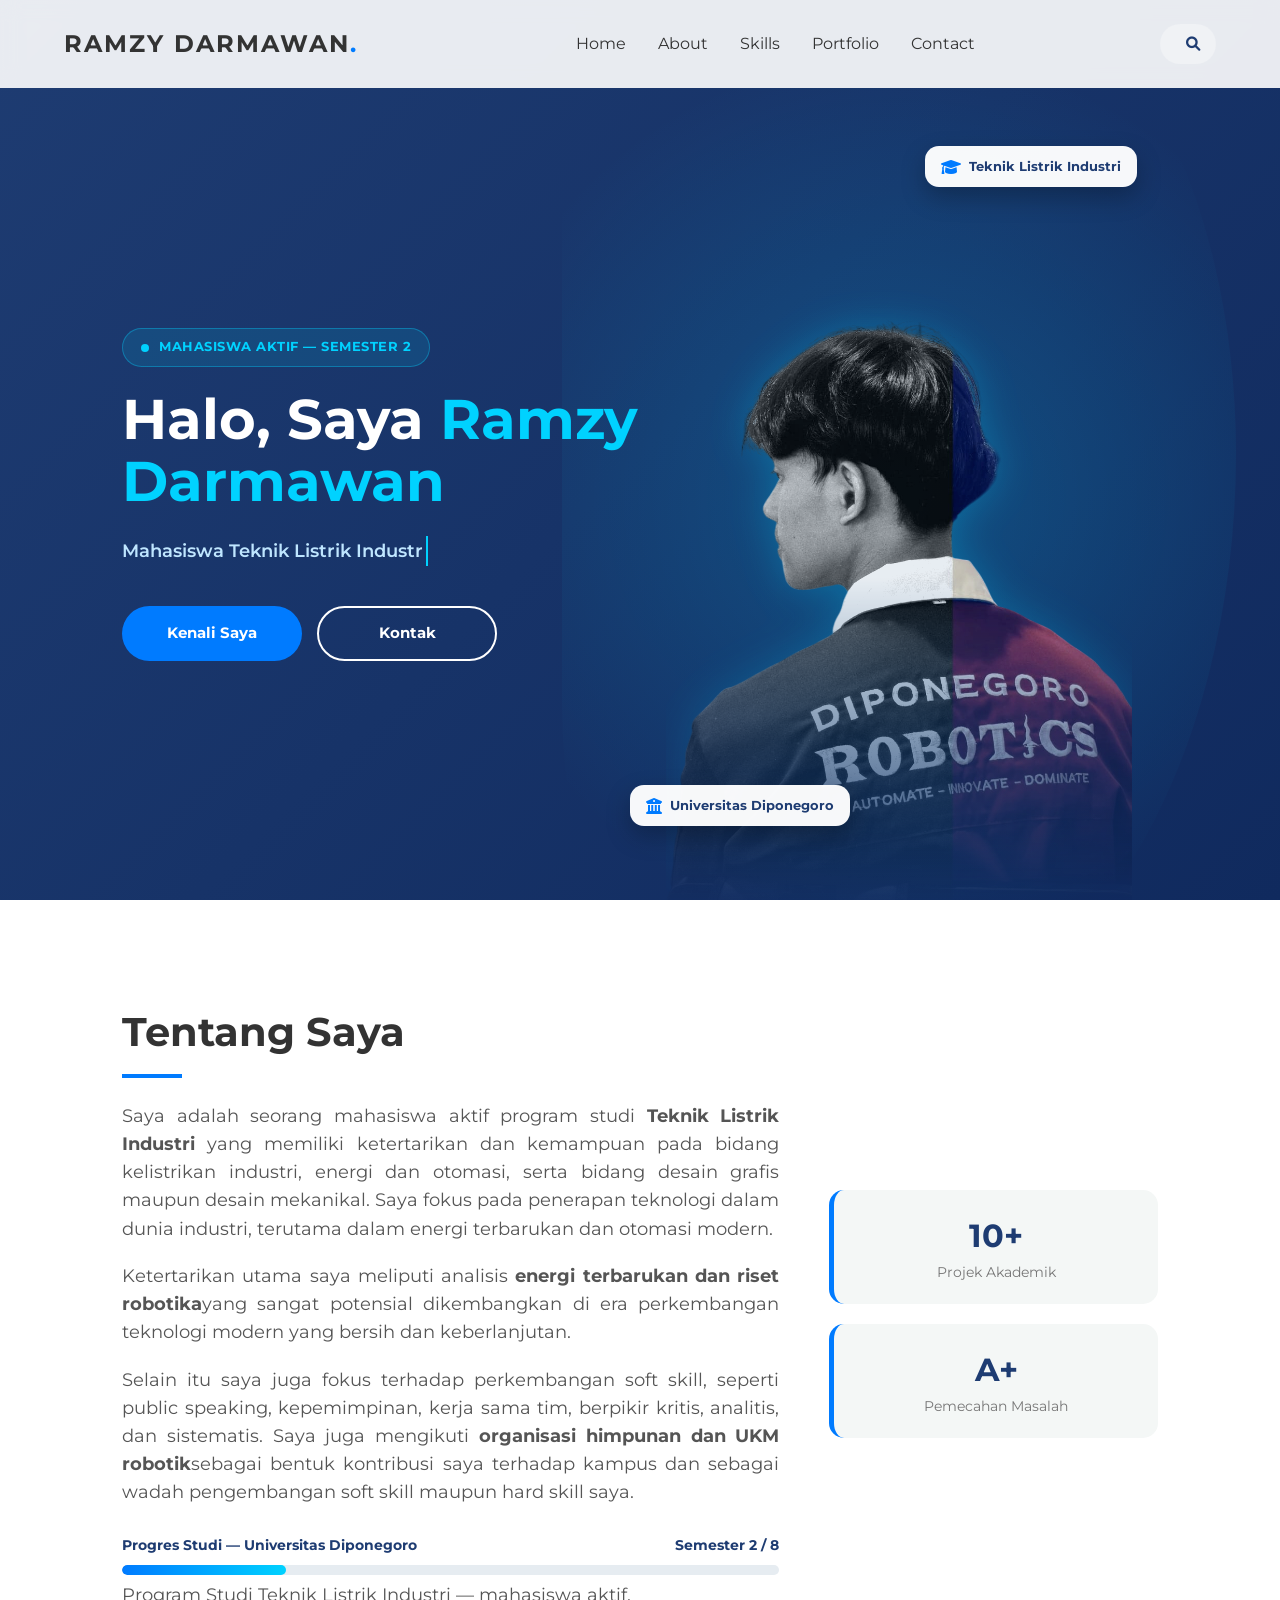
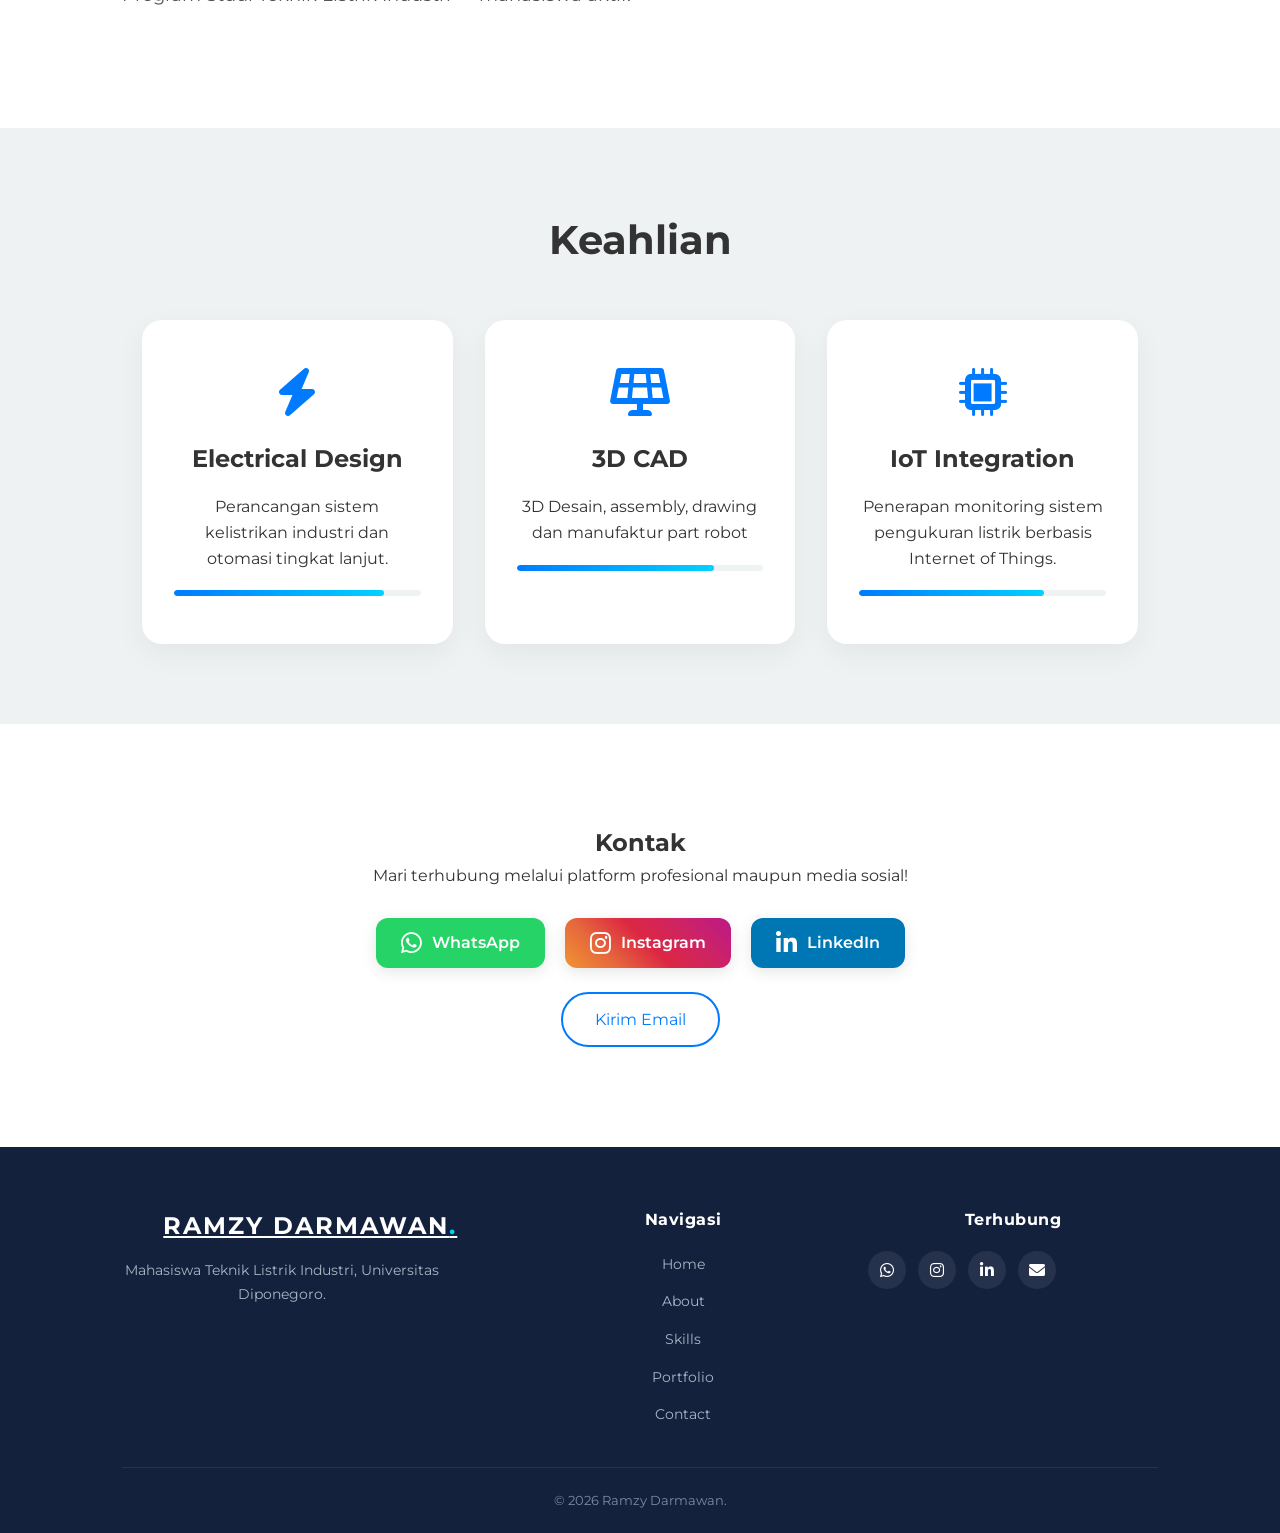
==== commit 8f8adebc: "Update index.html" ====
--- a/index.html
+++ b/index.html
@@ -59,9 +59,9 @@
             <div class="about-flex">
                 <div class="about-text">
                     <h2>Tentang Saya</h2>
-                    <p>Halo! Saya adalah seorang mahasiswa <strong>Teknik Listrik Industri</strong> yang memiliki antusiasme tinggi dalam pengembangan sistem energi dan otomasi. Saya fokus pada solusi teknologi yang efisien, terutama dalam penggabungan teknik elektro tradisional dengan sistem monitoring modern.</p>
-                    <p>Ketertarikan utama saya meliputi analisis struktur atom dan semikonduktor, hingga penerapan <strong>Energi Terbarukan (PLTS)</strong> yang sangat potensial dikembangkan di wilayah maritim dan tropis seperti Indonesia.</p>
-                    <p>Saya percaya bahwa integrasi <strong>IoT (Internet of Things)</strong> dalam pengukuran listrik adalah kunci masa depan industri yang lebih pintar dan berkelanjutan.</p>
+                    <p>Saya adalah seorang mahasiswa aktif program studi <strong>Teknik Listrik Industri</strong> yang memiliki ketertarikan dan kemampuan pada bidang kelistrikan industri, energi dan otomasi, serta bidang desain grafis maupun desain mekanikal. Saya fokus pada penerapan teknologi dalam dunia industri, terutama dalam energi terbarukan dan otomasi modern.</p>
+                    <p>Ketertarikan utama saya meliputi analisis <strong>energi terbarukan dan riset robotika</strong>yang sangat potensial dikembangkan di era perkembangan teknologi modern yang bersih dan keberlanjutan.</p>
+                    <p>Selain itu saya juga fokus terhadap perkembangan soft skill, seperti public speaking, kepemimpinan, kerja sama tim, berpikir kritis, analitis, dan sistematis. Saya juga mengikuti <strong>organisasi himpunan dan UKM robotik</strong>sebagai bentuk kontribusi saya terhadap kampus dan sebagai wadah pengembangan soft skill maupun hard skill saya.</p>
 
                     <div class="about-progress">
                         <div class="about-progress-label">
@@ -147,7 +147,7 @@
             <div class="footer-grid">
                 <div class="footer-brand">
                     <a href="index.html" class="logo">RAMZY DARMAWAN<span>.</span></a>
-                    <p>Mahasiswa Teknik Listrik Industri, Universitas Diponegoro. Berfokus pada sistem energi, otomasi, dan integrasi IoT untuk masa depan industri yang lebih pintar.</p>
+                    <p>Mahasiswa Teknik Listrik Industri, Universitas Diponegoro.</p>
                 </div>
                 <div class="footer-col">
                     <h4>Navigasi</h4>
@@ -170,7 +170,7 @@
                 </div>
             </div>
             <div class="footer-bottom">
-                &copy; 2026 Ramzy Darmawan. Dibuat dengan dedikasi.
+                &copy; 2026 Ramzy Darmawan.
             </div>
         </div>
     </footer>
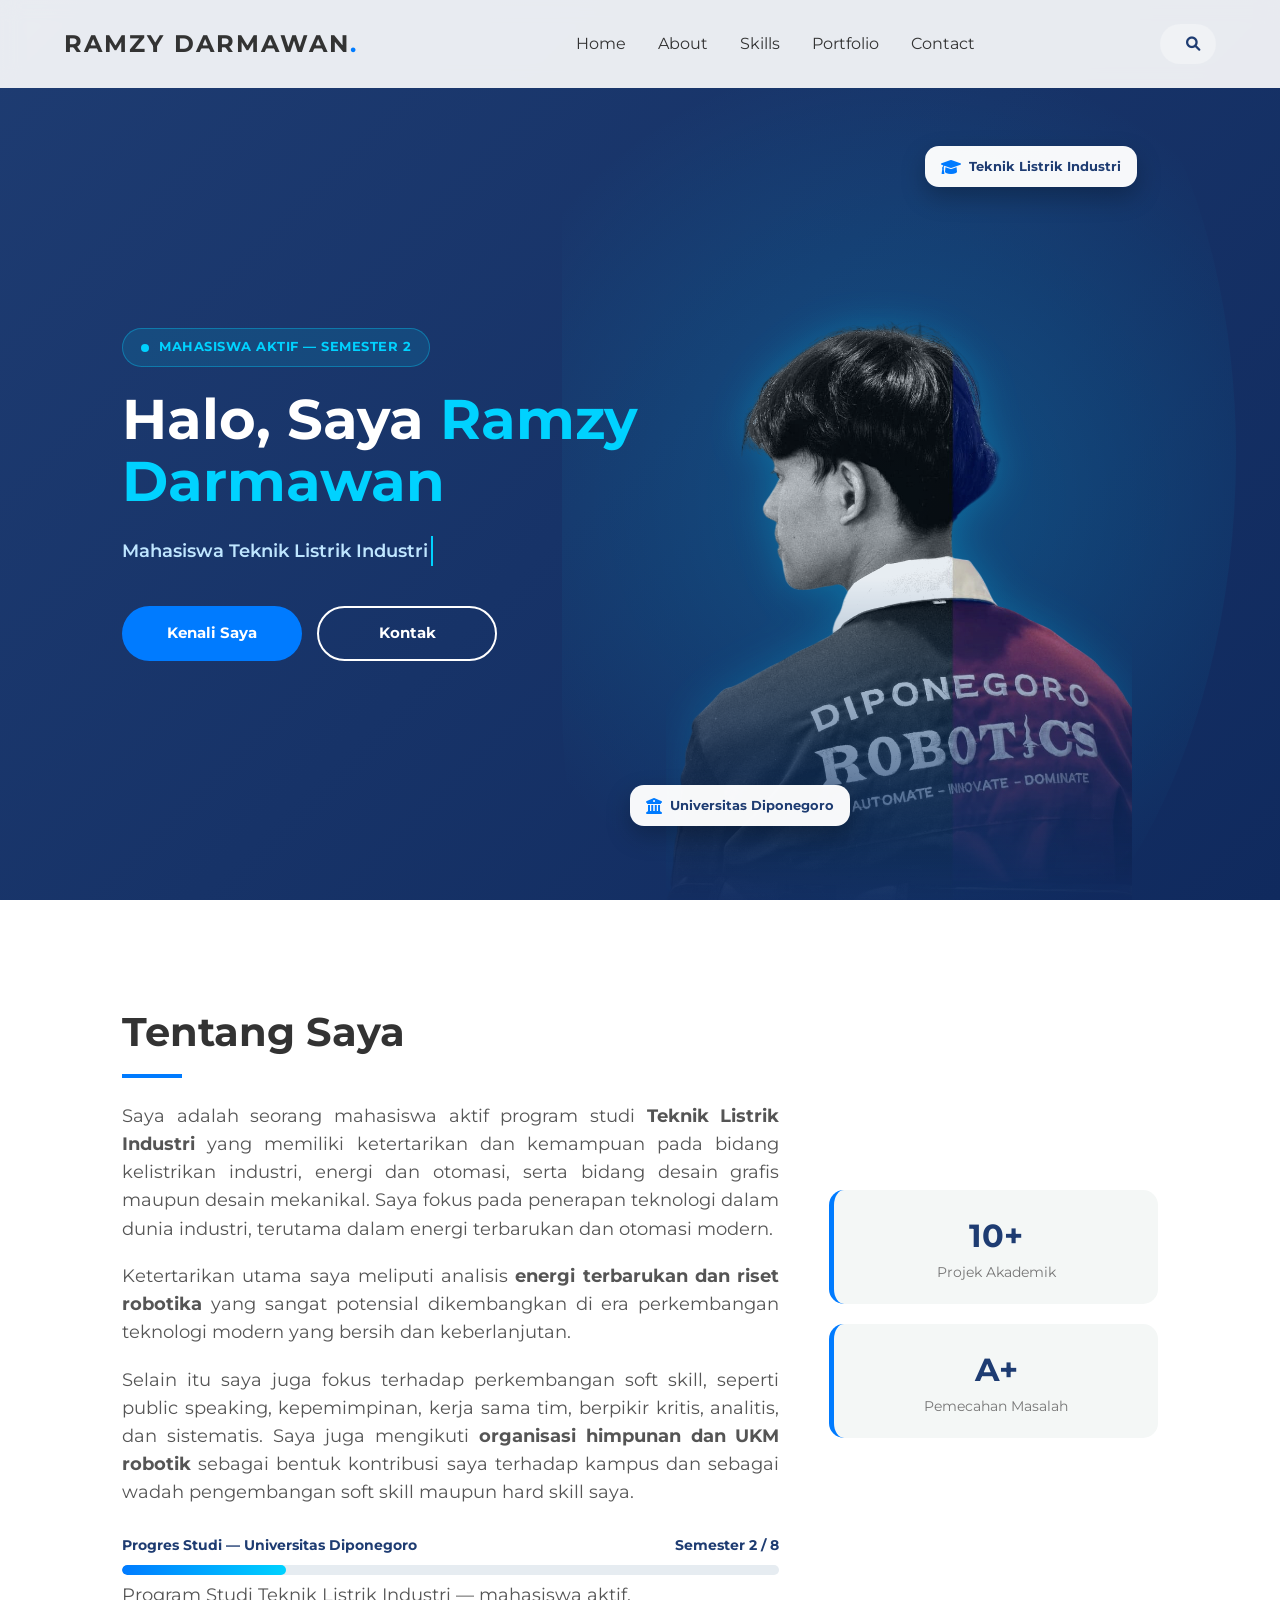
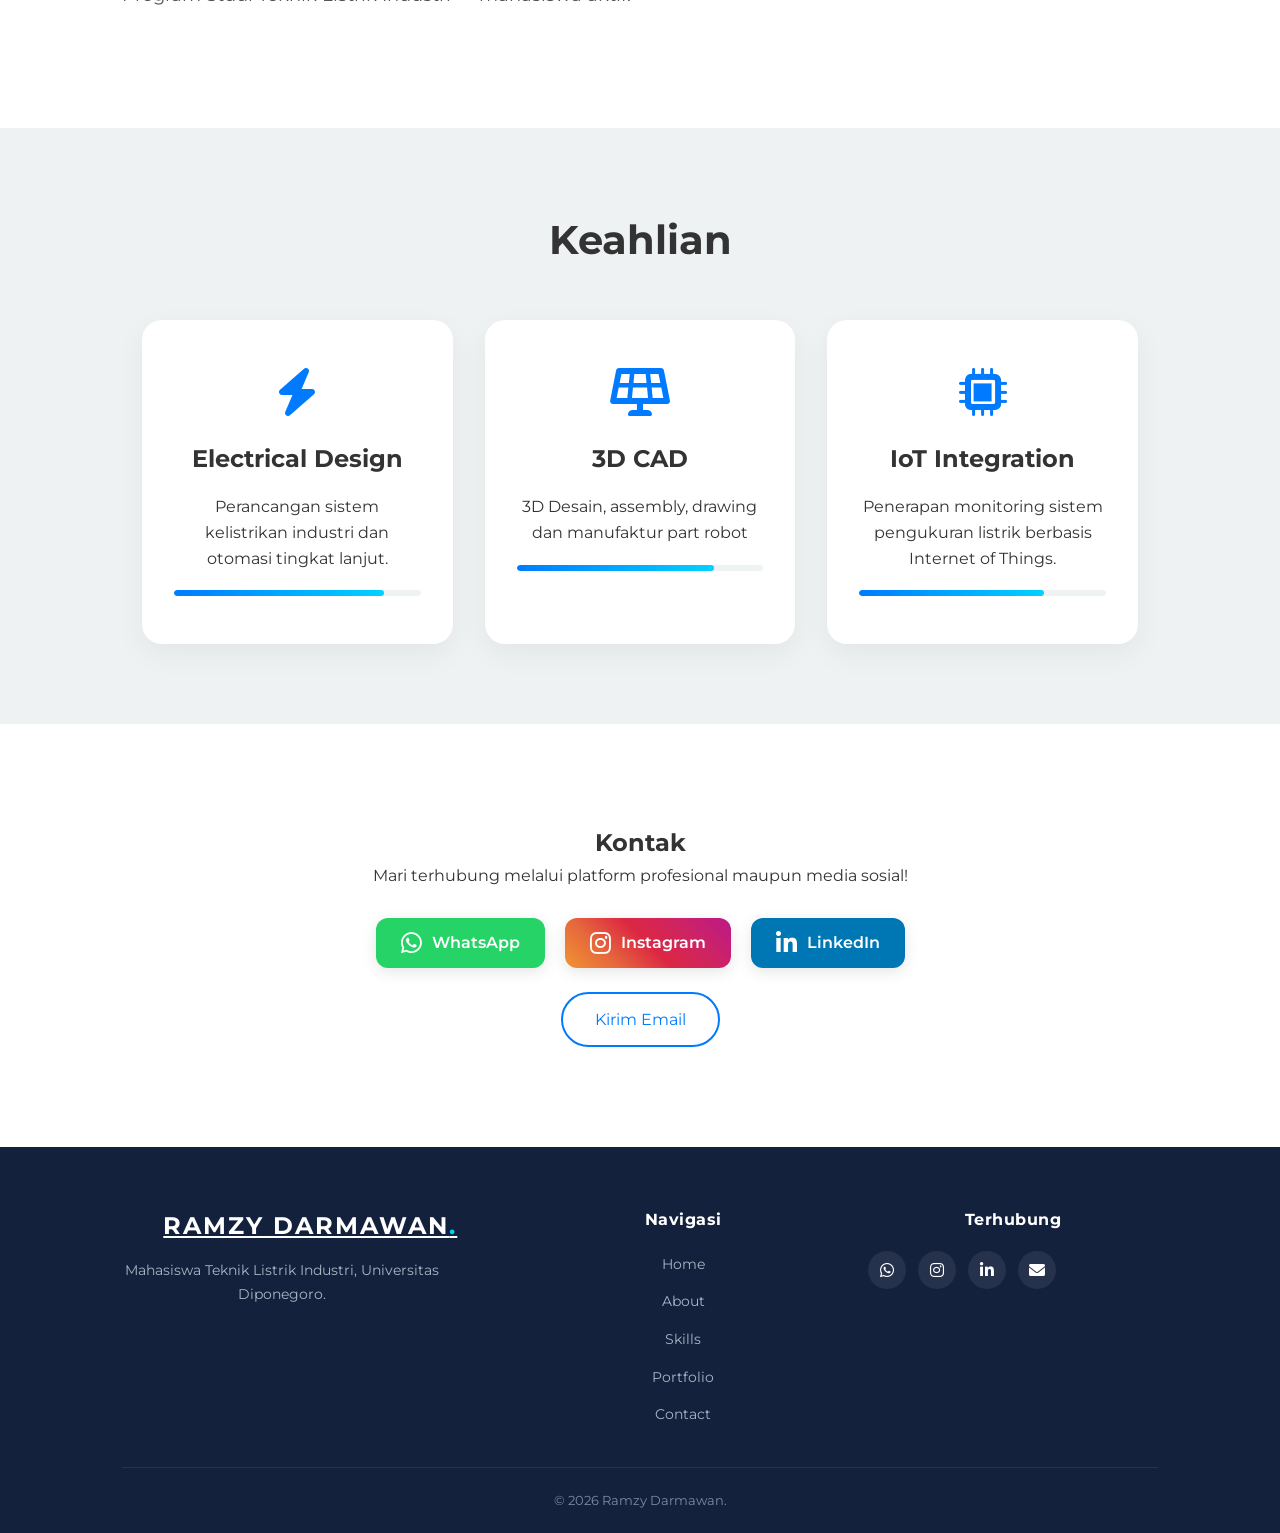
==== commit d7034ce7: "Fix formatting issues in about section of index.html" ====
--- a/index.html
+++ b/index.html
@@ -60,8 +60,8 @@
                 <div class="about-text">
                     <h2>Tentang Saya</h2>
                     <p>Saya adalah seorang mahasiswa aktif program studi <strong>Teknik Listrik Industri</strong> yang memiliki ketertarikan dan kemampuan pada bidang kelistrikan industri, energi dan otomasi, serta bidang desain grafis maupun desain mekanikal. Saya fokus pada penerapan teknologi dalam dunia industri, terutama dalam energi terbarukan dan otomasi modern.</p>
-                    <p>Ketertarikan utama saya meliputi analisis <strong>energi terbarukan dan riset robotika</strong>yang sangat potensial dikembangkan di era perkembangan teknologi modern yang bersih dan keberlanjutan.</p>
-                    <p>Selain itu saya juga fokus terhadap perkembangan soft skill, seperti public speaking, kepemimpinan, kerja sama tim, berpikir kritis, analitis, dan sistematis. Saya juga mengikuti <strong>organisasi himpunan dan UKM robotik</strong>sebagai bentuk kontribusi saya terhadap kampus dan sebagai wadah pengembangan soft skill maupun hard skill saya.</p>
+                    <p>Ketertarikan utama saya meliputi analisis <strong>energi terbarukan dan riset robotika</strong> yang sangat potensial dikembangkan di era perkembangan teknologi modern yang bersih dan keberlanjutan.</p>
+                    <p>Selain itu saya juga fokus terhadap perkembangan soft skill, seperti public speaking, kepemimpinan, kerja sama tim, berpikir kritis, analitis, dan sistematis. Saya juga mengikuti <strong>organisasi himpunan dan UKM robotik</strong> sebagai bentuk kontribusi saya terhadap kampus dan sebagai wadah pengembangan soft skill maupun hard skill saya.</p>
 
                     <div class="about-progress">
                         <div class="about-progress-label">
